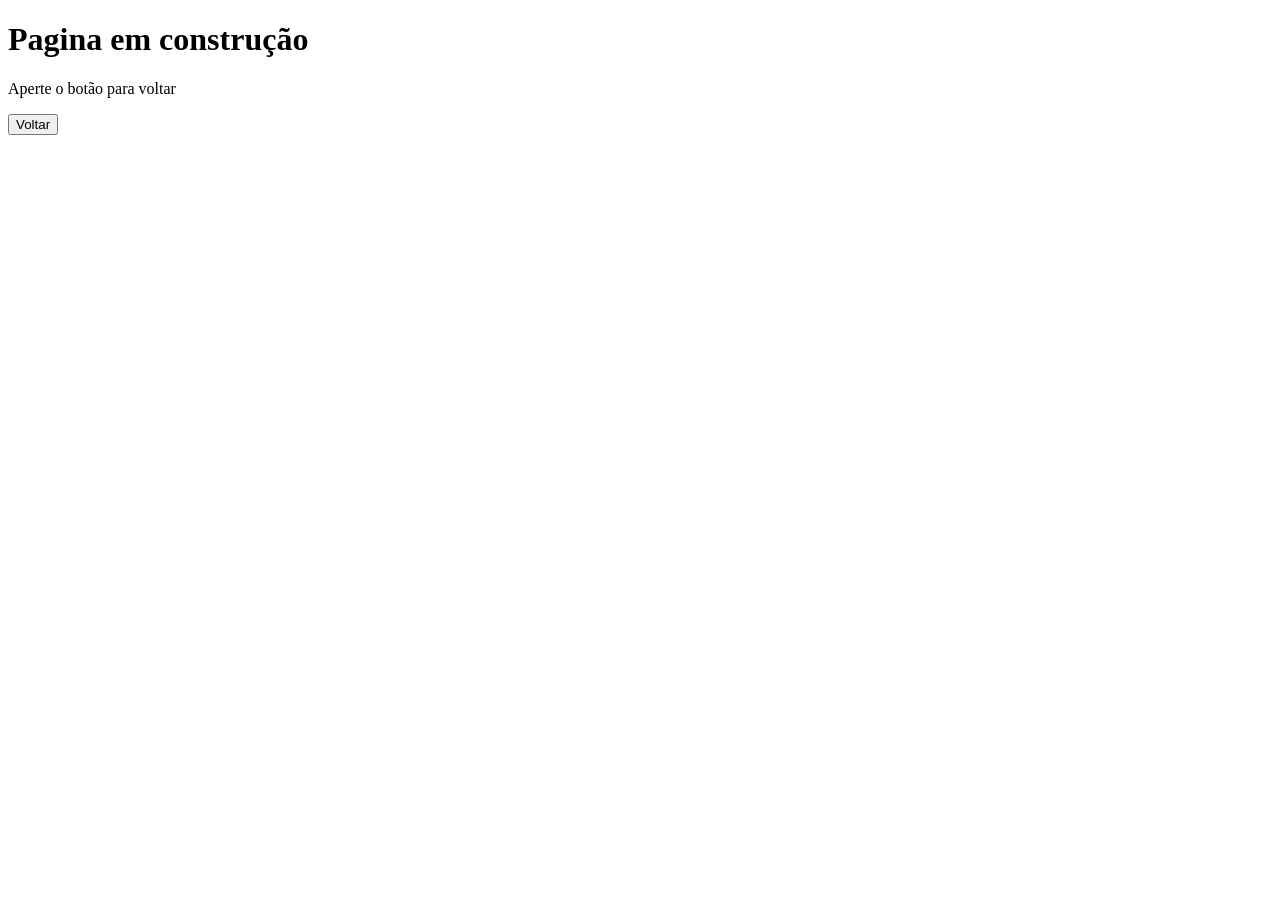
==== SUS-Plus/conscientizacao/index.html @ 3cc70539 "Construção inicial do Calendario e da Agenda + Estilizações e Animações" ====
<!DOCTYPE html>
<html lang="en">
    <head>
        <meta charset="UTF-8">
        <meta name="viewport" content="width=device-width, initial-scale=1.0">
        <title>Document</title>
    </head>
    <body>
        <h1>Pagina em construção</h1>
        <p>Aperte o botão para voltar</p>
        <a href="../index.html"><button>Voltar</button></a>
    </body>
</html>
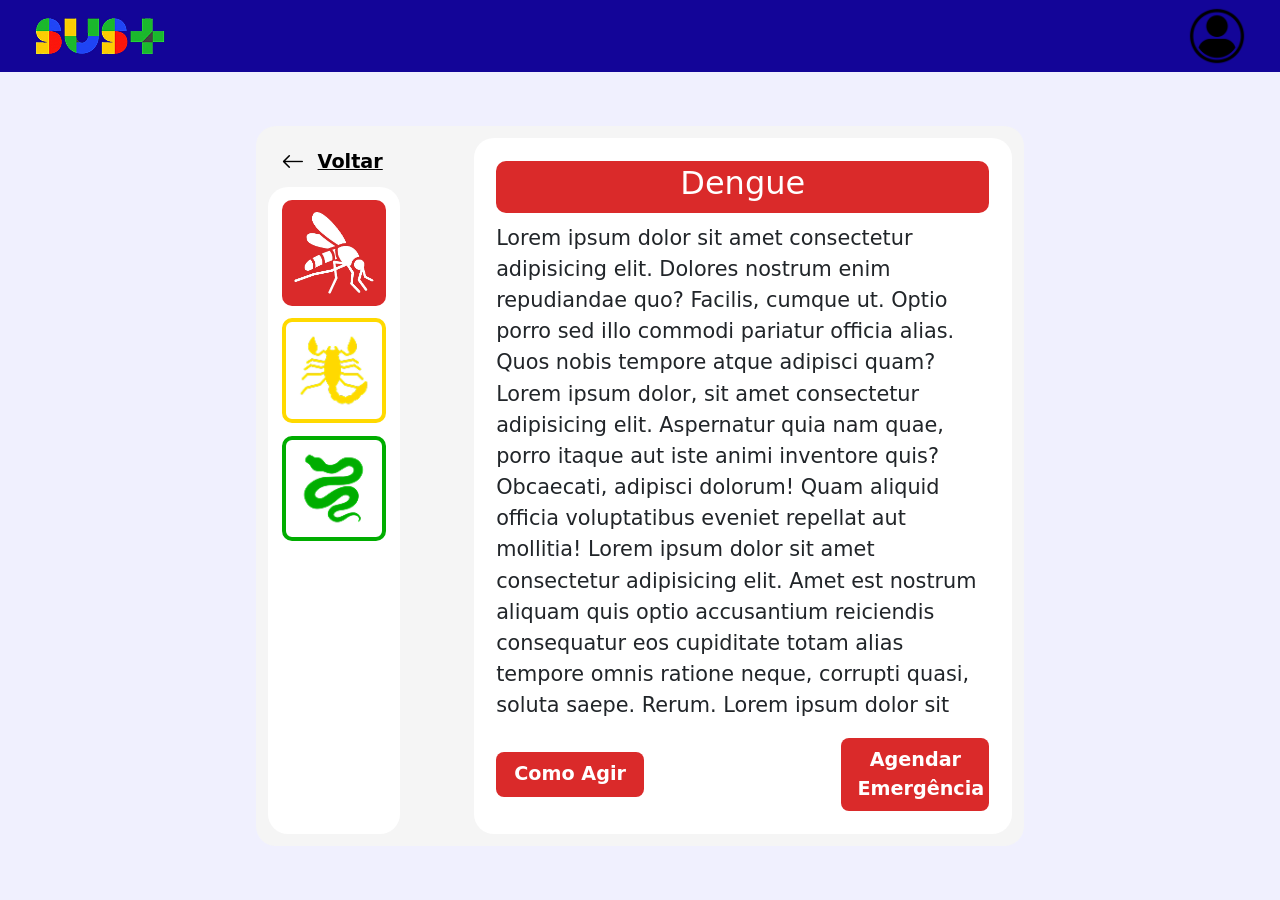
==== commit eae395da: "Adição dos códigos desenvolvidos pelo Nicollas em relação as telas de conscientização" ====
--- a/SUS-Plus/conscientizacao/index.html
+++ b/SUS-Plus/conscientizacao/index.html
@@ -1,13 +1,63 @@
 <!DOCTYPE html>
-<html lang="en">
-    <head>
-        <meta charset="UTF-8">
-        <meta name="viewport" content="width=device-width, initial-scale=1.0">
-        <title>Document</title>
-    </head>
-    <body>
-        <h1>Pagina em construção</h1>
-        <p>Aperte o botão para voltar</p>
-        <a href="../index.html"><button>Voltar</button></a>
-    </body>
+<html lang="pt-br">
+<head>
+    <meta charset="UTF-8">
+    <meta name="viewport" content="width=device-width, initial-scale=1.0">
+    <link rel="stylesheet" href="../CSS/conscientizacaostyle.css">
+    <link href="https://cdn.jsdelivr.net/npm/bootstrap@5.3.8/dist/css/bootstrap.min.css" rel="stylesheet" integrity="sha384-sRIl4kxILFvY47J16cr9ZwB07vP4J8+LH7qKQnuqkuIAvNWLzeN8tE5YBujZqJLB" crossorigin="anonymous">
+    <link rel="stylesheet" href="https://cdn.jsdelivr.net/npm/bootstrap-icons@1.13.1/font/bootstrap-icons.min.css">
+    <title>Conscientização</title>
+</head>
+<body>
+    <header>
+            <div class="organizador">
+                <div class="inicial w-25 d-flex">
+                    <img height="80%" src="../resources/images/logo_sus 2.png" alt="logo-sus-plus">
+                </div>
+                <div class="login">
+                    <a href="#"><img height="60px" src="../resources/images/avatar.png" alt="login-user-photo"></a>
+                </div>
+            </div>
+        </header>
+        <nav></nav>
+        <main>
+            <div class="conteudo">
+                <div class="container-conscientizacao">
+                    <div class="container-main">
+                        <nav class="nav-selecao">
+                            <div class="header-voltar">
+                                <a class="btn btn-link" href="../index.html">
+                                    <i class="bi bi-arrow-left"></i>
+                                    Voltar
+                                </a>
+                            </div>
+                            <div class="container-selecao">
+                                <button id="dengue" class="btn-selecao">
+                                    <img src="../resources/images/dengue 1.png" id="img-dengue" alt="">
+                                </button>
+                                <button id="escorpiao" class="btn-selecao">
+                                    <img src="../resources/images/escorpiao 1.png" id="img-escorpiao" alt="">
+                                </button>
+                                <button id="outros" class="btn-selecao">
+                                    <img src="../resources/images/outros 1.png" id="img-outros" alt="">
+                                </button>
+                            </div>
+                        </nav>
+                        <div class="container-descricao">
+                            <div id="titulo" class="container-titulo">
+                                <h1 id="titulo-text">Dengue</h1>
+                            </div>
+                            <p id="descricao">Lorem ipsum dolor sit amet consectetur adipisicing elit. Dolores nostrum enim repudiandae quo? Facilis, cumque ut. Optio porro sed illo commodi pariatur officia alias. Quos nobis tempore atque adipisci quam? Lorem ipsum dolor, sit amet consectetur adipisicing elit. Aspernatur quia nam quae, porro itaque aut iste animi inventore quis? Obcaecati, adipisci dolorum! Quam aliquid officia voluptatibus eveniet repellat aut mollitia! Lorem ipsum dolor sit amet consectetur adipisicing elit. Amet est nostrum aliquam quis optio accusantium reiciendis consequatur eos cupiditate totam alias tempore omnis ratione neque, corrupti quasi, soluta saepe. Rerum. Lorem ipsum dolor sit amet consectetur adipisicing elit. Dolores nostrum enim repudiandae quo? Facilis, cumque ut. Optio porro sed illo commodi pariatur officia alias. Quos nobis tempore atque adipisci quam? Lorem ipsum dolor, sit amet consectetur adipisicing elit. Aspernatur quia nam quae, porro itaque aut iste animi inventore quis? Obcaecati, adipisci dolorum! Quam aliquid officia voluptatibus eveniet repellat aut mollitia! Lorem ipsum dolor sit amet consectetur adipisicing elit. Amet est nostrum aliquam quis optio accusantium reiciendis consequatur eos cupiditate totam alias tempore omnis ratione neque, corrupti quasi, soluta saepe. Rerum. </p>
+                            <div class="buttons-main">
+                                <button type="button" id="main-acoes" class="btn btn-danger btn-lg">Como Agir</button>
+                                <button type="button" id="main-acoes" class="btn btn-danger btn-lg">Agendar Emergência</button>
+                            </div>
+                        </div>
+                    </div>
+                </div>
+            </div>
+        </main>
+</body>
+<script src="../js/conscientizacao.js"></script>
+<script src="https://cdn.jsdelivr.net/npm/bootstrap@5.3.8/dist/js/bootstrap.bundle.min.js" integrity="sha384-FKyoEForCGlyvwx9Hj09JcYn3nv7wiPVlz7YYwJrWVcXK/BmnVDxM+D2scQbITxI" crossorigin="anonymous"></script>
 </html>
--- a/SUS-Plus/CSS/conscientizacaostyle.css
+++ b/SUS-Plus/CSS/conscientizacaostyle.css
@@ -0,0 +1,175 @@
+* {
+    margin: 0;
+    padding: 0;
+    box-sizing: border-box;
+}
+
+body {
+    background-color: #dedefe;
+    width: 100vw;
+    height: 100vh;
+}
+
+header {
+    height: 8%;
+    width: 100%;
+    background-color: #130598;
+    display: flex;
+    flex-direction: row;
+    justify-content: center;
+    align-items: center;
+}
+
+.organizador {
+    width: 100%;
+    height: 100%;
+    display: flex;
+    justify-content: space-around;
+    align-items: center;
+    gap: 60%;
+}
+
+.conteudo {
+    display: flex;
+    align-items: center;
+    justify-content: center;
+    background-color: #f0f0fe;
+    width: 100vw;
+    height: calc(100vh - 8vh);
+    padding: 20px;
+}
+
+.container-conscientizacao {
+    padding: 1%;
+    width: 60vw;
+    height: 80vh;
+    border-radius: 20px;
+    background-color: #f5f5f5;
+    display: flex;
+    justify-content: center;
+    flex-direction: column;
+    gap: 2%;
+    
+
+    .header-voltar {
+        display: flex;
+        align-items: center;
+        justify-content: left;
+
+        a {
+            display: flex;
+            align-items: center;
+            gap: 15%;
+            color: #000;
+            font-size: 120%;
+            font-weight: 600;
+
+            i {
+                font-size: 120%;
+            }
+        }
+    }
+}
+
+.container-main {
+    width: 100%;
+    height: 100%;
+    display: flex;
+    justify-content: center;
+    gap: 10%;
+
+    .nav-selecao {
+        display: flex;
+        justify-content: top;
+        flex-direction: column;
+
+        .container-selecao {
+            border-radius: 20px;
+            background-color: #fff;
+            width: 100%;
+            height: 100%;
+            display: flex;
+            padding: 10%;
+            align-items: center;
+            flex-direction: column;
+            gap: 2%;
+
+            .btn-selecao {
+                display: flex;
+                align-items: center;
+                justify-content: center;
+                border-radius: 10px;
+                border: none;
+                width: 100%;
+                height: 17%;
+                border: 4px solid transparent;
+
+                img {
+                    width: 80%;
+                }
+            }
+        }
+
+        #dengue {
+            background-color: #DA2A2A;
+        }
+
+        #escorpiao {
+            background-color: #FFD900;
+        }
+
+        #outros {
+            background-color: #00AD00;
+        }
+    }
+
+    .container-descricao {
+        min-width: 0;
+        border-radius: 20px;
+        background-color: #fff;
+        width: 90%;
+        height: 100%;
+        display: flex;
+        padding: 3%;
+        align-items: center;
+        justify-content: space-between;
+        flex-direction: column;
+
+        .container-titulo {
+            display: flex;
+            align-items: center;
+            justify-content: center;
+            width: 100%;
+            height: 8%;
+            border-radius: 10px;
+            color: #fff;
+            background-color: #DA2A2A;
+            margin-bottom: 2%;
+
+            h1 {
+                text-align: center;
+                font-size: 2rem;
+            }
+        }
+
+        p {
+            flex: 1;
+            overflow-y: auto;
+            height: 75%;
+            font-size: 1.3rem;
+        }
+
+        .buttons-main {
+            display: flex;
+            align-items: center;
+            justify-content: space-between;
+            width: 100%;
+
+            button {
+                width: 30%;
+                font-size: 1.2rem;
+                font-weight: 600;
+            }
+        }
+    }
+}
